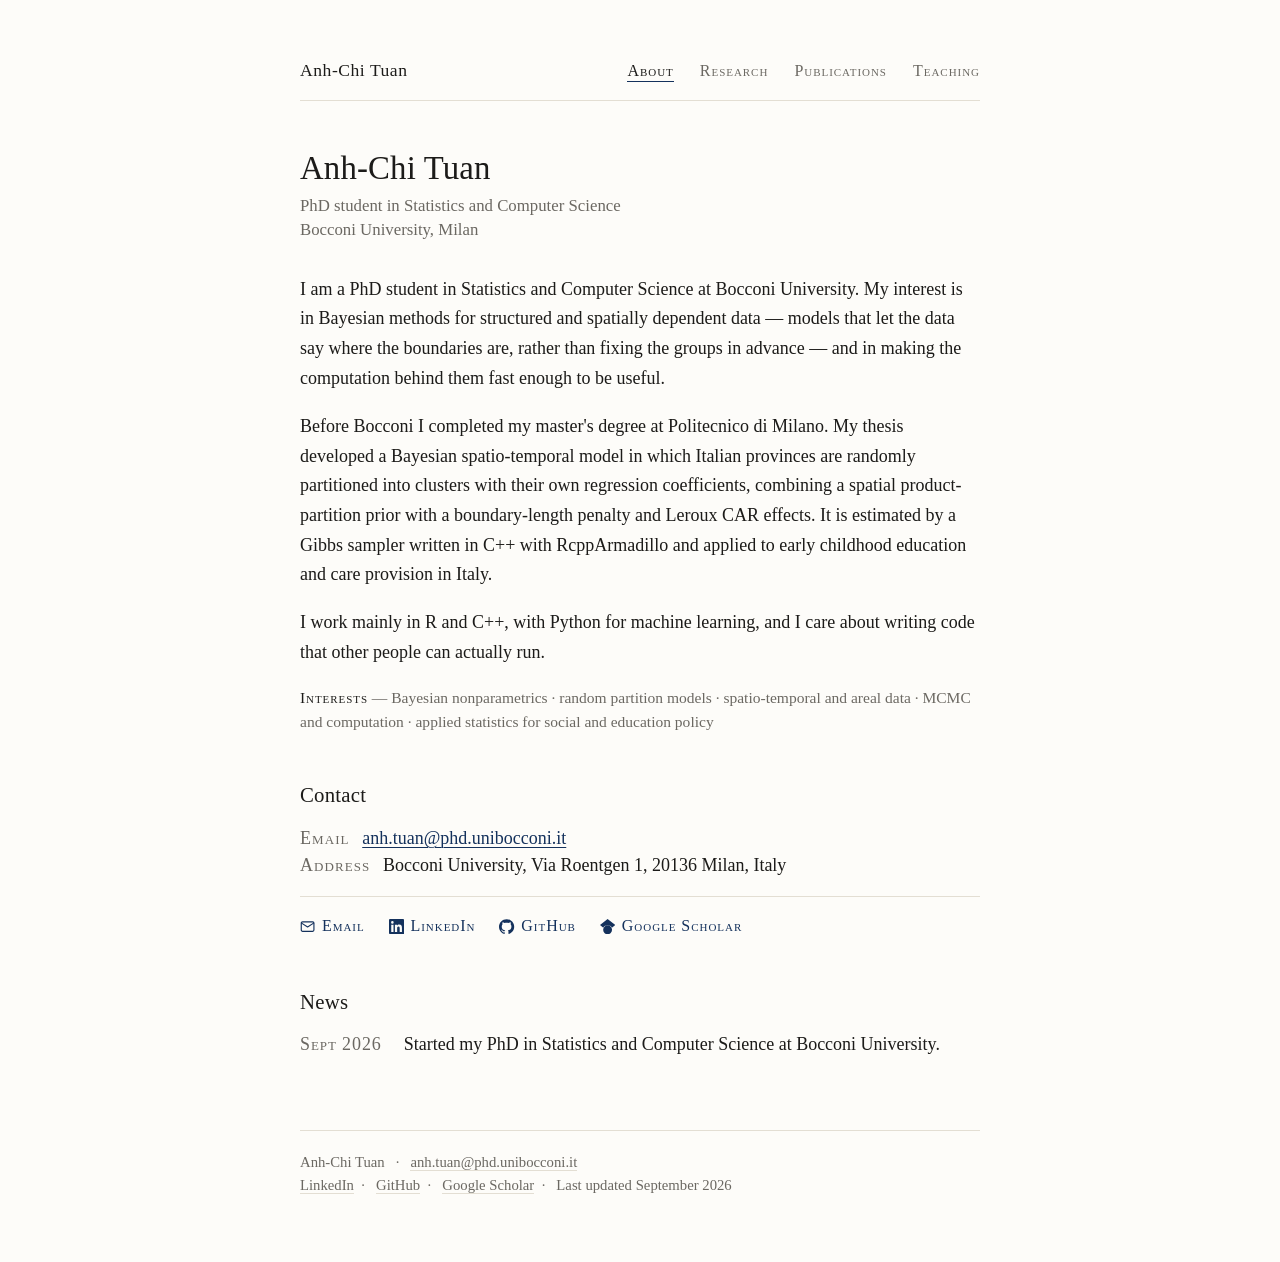
==== index.html @ eb0a811c "- Created" ====
<!DOCTYPE html>
<html lang="en">
<head>
<meta charset="utf-8">
<meta name="viewport" content="width=device-width, initial-scale=1">
<title>Anh-Chi Tuan</title>
<meta name="description" content="Anh-Chi Tuan — PhD student in Statistics and Computer Science at Bocconi University, Milan. Bayesian methods for structured and spatially dependent data.">
<meta name="author" content="Anh-Chi Tuan">
<link rel="stylesheet" href="assets/style.css">
</head>
<body>

<header class="site-header">
  <a class="site-name" href="index.html">Anh-Chi Tuan</a>
  <nav class="site-nav">
    <a href="index.html" aria-current="page">About</a>
    <a href="research.html">Research</a>
    <a href="publications.html">Publications</a>
    <a href="teaching.html">Teaching</a>
    <!-- CV: uncomment this line once files/cv.pdf exists in the repo.
    <a href="files/cv.pdf">CV</a>
    -->
  </nav>
</header>

<main>

  <!-- PHOTO — add later.
       1. Save a square-ish portrait as assets/photo.jpg (about 600x600 px is plenty).
       2. Delete this comment wrapper so the <img> below goes live.
  <img class="portrait" src="assets/photo.jpg" alt="Anh-Chi Tuan" width="600" height="600">
  -->

  <h1>Anh-Chi Tuan</h1>
  <p class="subtitle">
    PhD student in Statistics and Computer Science<br>
    Bocconi University, Milan
  </p>

  <p>
    I am a PhD student in Statistics and Computer Science at Bocconi University. My
    interest is in Bayesian methods for structured and spatially dependent data — models
    that let the data say where the boundaries are, rather than fixing the groups in
    advance — and in making the computation behind them fast enough to be useful.
  </p>

  <p>
    Before Bocconi I completed my master's degree at Politecnico di Milano.<!-- TODO: add the programme name, e.g. "an MSc in Mathematical Engineering". -->
    My thesis developed a Bayesian spatio-temporal model in which Italian provinces are
    randomly partitioned into clusters with their own regression coefficients, combining a
    spatial product-partition prior with a boundary-length penalty and Leroux CAR effects.
    It is estimated by a Gibbs sampler written in C++ with RcppArmadillo and applied to
    early childhood education and care provision in Italy.
  </p>

  <p>
    I work mainly in R and C++, with Python for machine learning, and I care about writing
    code that other people can actually run.
  </p>

  <p class="interests">
    <strong>Interests</strong> — Bayesian nonparametrics · random partition models ·
    spatio-temporal and areal data · MCMC and computation · applied statistics for social
    and education policy
  </p>

  <h2>Contact</h2>

  <p class="contact-lines">
    <span><span class="label">Email</span> <a href="mailto:anh.tuan@phd.unibocconi.it">anh.tuan@phd.unibocconi.it</a></span>
    <span><span class="label">Address</span> Bocconi University, Via Roentgen 1, 20136 Milan, Italy</span>
  </p>

  <p class="profile-links">
    <a href="mailto:anh.tuan@phd.unibocconi.it">
      <svg viewBox="0 0 24 24" fill="none" stroke="currentColor" stroke-width="1.8" stroke-linecap="round" stroke-linejoin="round" aria-hidden="true"><rect x="2" y="4.5" width="20" height="15" rx="2"/><path d="m2.5 6.5 9.5 6 9.5-6"/></svg>
      Email
    </a>
    <a href="https://www.linkedin.com/in/chituan01/">
      <svg viewBox="0 0 24 24" fill="currentColor" aria-hidden="true"><path d="M20.447 20.452h-3.554v-5.569c0-1.328-.027-3.037-1.852-3.037-1.853 0-2.136 1.445-2.136 2.939v5.667H9.351V9h3.414v1.561h.046c.477-.9 1.637-1.85 3.37-1.85 3.601 0 4.267 2.37 4.267 5.455v6.286zM5.337 7.433a2.062 2.062 0 0 1-2.063-2.065 2.064 2.064 0 1 1 2.063 2.065zm1.782 13.019H3.555V9h3.564v11.452zM22.225 0H1.771C.792 0 0 .774 0 1.729v20.542C0 23.227.792 24 1.771 24h20.451C23.2 24 24 23.227 24 22.271V1.729C24 .774 23.2 0 22.222 0h.003z"/></svg>
      LinkedIn
    </a>
    <a href="https://github.com/chituan01">
      <svg viewBox="0 0 24 24" fill="currentColor" aria-hidden="true"><path d="M12 .297c-6.63 0-12 5.373-12 12 0 5.303 3.438 9.8 8.205 11.385.6.113.82-.258.82-.577 0-.285-.01-1.04-.015-2.04-3.338.724-4.042-1.61-4.042-1.61C4.422 18.07 3.633 17.7 3.633 17.7c-1.087-.744.084-.729.084-.729 1.205.084 1.838 1.236 1.838 1.236 1.07 1.835 2.809 1.305 3.495.998.108-.776.417-1.305.76-1.605-2.665-.3-5.466-1.332-5.466-5.93 0-1.31.465-2.38 1.235-3.22-.135-.303-.54-1.523.105-3.176 0 0 1.005-.322 3.3 1.23.96-.267 1.98-.399 3-.405 1.02.006 2.04.138 3 .405 2.28-1.552 3.285-1.23 3.285-1.23.645 1.653.24 2.873.12 3.176.765.84 1.23 1.91 1.23 3.22 0 4.61-2.805 5.625-5.475 5.92.42.36.81 1.096.81 2.22 0 1.606-.015 2.896-.015 3.286 0 .315.21.69.825.57C20.565 22.092 24 17.592 24 12.297c0-6.627-5.373-12-12-12"/></svg>
      GitHub
    </a>
    <a href="https://scholar.google.com/citations?user=8Gv-wrAAAAAJ&amp;hl=en">
      <svg viewBox="0 0 24 24" fill="currentColor" aria-hidden="true"><path d="M5.242 13.769 0 9.5 12 0l12 9.5-5.242 4.269C17.548 11.249 14.978 9.5 12 9.5c-2.977 0-5.548 1.748-6.758 4.269zM12 10a7 7 0 1 0 0 14 7 7 0 0 0 0-14z"/></svg>
      Google Scholar
    </a>
    <!-- CV: uncomment once files/cv.pdf exists.
    <a href="files/cv.pdf">
      <svg viewBox="0 0 24 24" fill="none" stroke="currentColor" stroke-width="1.8" stroke-linecap="round" stroke-linejoin="round" aria-hidden="true"><path d="M14 2.5H6.5a1.5 1.5 0 0 0-1.5 1.5v16a1.5 1.5 0 0 0 1.5 1.5h11a1.5 1.5 0 0 0 1.5-1.5V7.5z"/><path d="M14 2.5v5h5"/></svg>
      CV
    </a>
    -->
  </p>

  <h2>News</h2>

  <ul class="news">
    <li><span class="date">Sept 2026</span> Started my PhD in Statistics and Computer Science at Bocconi University.</li>
    <!-- Add newest first. Delete this whole section if it starts to look thin. -->
  </ul>

</main>

<footer class="site-footer">
  Anh-Chi Tuan <span class="sep">·</span>
  <a href="mailto:anh.tuan@phd.unibocconi.it">anh.tuan@phd.unibocconi.it</a><br>
  <a href="https://www.linkedin.com/in/chituan01/">LinkedIn</a><span class="sep">·</span>
  <a href="https://github.com/chituan01">GitHub</a><span class="sep">·</span>
  <a href="https://scholar.google.com/citations?user=8Gv-wrAAAAAJ&amp;hl=en">Google Scholar</a><span class="sep">·</span>
  Last updated September 2026
</footer>

</body>
</html>
---- assets/style.css ----
/* ------------------------------------------------------------------
   chituan.github.io — one stylesheet for the whole site.
   Classic academic: serif, single column, warm paper, navy accent.
   No JavaScript, no web fonts, no external requests.
------------------------------------------------------------------ */

:root {
  --bg:     #fdfcf9;
  --text:   #1c1b19;
  --muted:  #6b6862;
  --accent: #14315c;
  --rule:   #e3ded3;
  --serif:  "Iowan Old Style", "Charter", "Palatino Linotype", Palatino,
            "Book Antiqua", Georgia, serif;
}

@media (prefers-color-scheme: dark) {
  :root {
    --bg:     #17161b;
    --text:   #e9e6e0;
    --muted:  #9c968d;
    --accent: #93b3de;
    --rule:   #2d2b33;
  }
}

*, *::before, *::after { box-sizing: border-box; }

html { -webkit-text-size-adjust: 100%; }

body {
  margin: 0 auto;
  max-width: 46rem;              /* ~720px */
  padding: 3.5rem 1.75rem 4rem;
  background: var(--bg);
  color: var(--text);
  font-family: var(--serif);
  font-size: 18px;
  line-height: 1.65;
  font-kerning: normal;
  text-rendering: optimizeLegibility;
}

/* ---------- links ---------- */

a {
  color: var(--accent);
  text-decoration: underline;
  text-decoration-thickness: 0.06em;
  text-underline-offset: 0.16em;
}
a:hover { text-decoration-thickness: 0.11em; }

/* ---------- header + nav ---------- */

.site-header {
  display: flex;
  flex-wrap: wrap;
  align-items: baseline;
  justify-content: space-between;
  gap: 0.5rem 1.5rem;
  padding-bottom: 0.9rem;
  border-bottom: 1px solid var(--rule);
  margin-bottom: 3rem;
}

.site-name {
  font-size: 1.1rem;
  letter-spacing: 0.03em;
  color: var(--text);
  text-decoration: none;
}
.site-name:hover { color: var(--accent); }

.site-nav a {
  margin-left: 1.35rem;
  font-variant: small-caps;
  letter-spacing: 0.06em;
  font-size: 1rem;
  color: var(--muted);
  text-decoration: none;
  padding-bottom: 0.15rem;
  border-bottom: 1px solid transparent;
}
.site-nav a:first-child { margin-left: 0; }
.site-nav a:hover { color: var(--text); }
.site-nav a[aria-current="page"] {
  color: var(--text);
  border-bottom-color: var(--accent);
}

/* ---------- headings ---------- */

h1 {
  font-size: 2.05rem;
  font-weight: normal;
  line-height: 1.2;
  letter-spacing: 0.005em;
  margin: 0 0 0.35rem;
}

.subtitle {
  color: var(--muted);
  font-size: 1.05rem;
  line-height: 1.45;
  margin: 0 0 2rem;
}

h2 {
  font-size: 1.3rem;
  font-weight: normal;
  letter-spacing: 0.01em;
  margin: 2.75rem 0 0.75rem;
}

h3 {
  font-size: 1.08rem;
  font-weight: normal;
  font-style: italic;
  color: var(--text);
  margin: 1.9rem 0 0.5rem;
}

p { margin: 0 0 1.15rem; }

hr {
  border: 0;
  border-top: 1px solid var(--rule);
  margin: 2.75rem 0;
}

/* ---------- portrait ---------- */

.portrait {
  float: right;
  width: 168px;
  height: auto;
  margin: 0.35rem 0 1.25rem 1.9rem;
  border-radius: 2px;
  filter: saturate(0.92);
}

/* ---------- interests line ---------- */

.interests {
  color: var(--muted);
  font-size: 0.97rem;
  line-height: 1.55;
}
.interests strong {
  font-weight: normal;
  font-variant: small-caps;
  letter-spacing: 0.06em;
  color: var(--text);
}

/* ---------- contact block ---------- */

.contact-lines {
  margin: 0 0 1.1rem;
  color: var(--text);
}
.contact-lines span {
  display: block;
  line-height: 1.5;
}
.contact-lines .label {
  display: inline;
  font-variant: small-caps;
  letter-spacing: 0.06em;
  color: var(--muted);
  margin-right: 0.45em;
}

.profile-links {
  display: flex;
  flex-wrap: wrap;
  gap: 0.35rem 1.5rem;
  padding-top: 1rem;
  border-top: 1px solid var(--rule);
}
.profile-links a {
  display: inline-flex;
  align-items: center;
  gap: 0.42em;
  font-variant: small-caps;
  letter-spacing: 0.06em;
  font-size: 1rem;
  color: var(--accent);
  text-decoration: none;
  border-bottom: 1px solid transparent;
}
.profile-links a:hover { border-bottom-color: var(--accent); }
.profile-links svg {
  width: 0.95em;
  height: 0.95em;
  flex: none;
  vertical-align: middle;
}

/* ---------- news ---------- */

.news { list-style: none; margin: 0; padding: 0; }
.news li {
  margin-bottom: 0.55rem;
  padding-left: 6.2rem;
  text-indent: -6.2rem;
  line-height: 1.5;
}
.news .date {
  display: inline-block;
  width: 6.2rem;
  text-indent: 0;
  font-variant: small-caps;
  letter-spacing: 0.05em;
  color: var(--muted);
}

/* ---------- entries: papers, theses, projects, courses ---------- */

.entry { margin: 0 0 1.9rem; }
.entry .title { display: block; }
.entry .meta {
  display: block;
  color: var(--muted);
  font-size: 0.97rem;
  line-height: 1.5;
}
.entry p { margin: 0.4rem 0 0.5rem; }

.tags { font-variant: small-caps; letter-spacing: 0.06em; font-size: 0.95rem; }
.tags a { text-decoration: none; border-bottom: 1px solid var(--rule); }
.tags a:hover { border-bottom-color: var(--accent); }
.tags .sep { color: var(--muted); margin: 0 0.45em; }

code {
  font-family: "SFMono-Regular", Menlo, Consolas, monospace;
  font-size: 0.86em;
  background: color-mix(in srgb, var(--rule) 45%, transparent);
  padding: 0.08em 0.3em;
  border-radius: 2px;
}

/* ---------- footer ---------- */

.site-footer {
  margin-top: 4.5rem;
  padding-top: 1.25rem;
  border-top: 1px solid var(--rule);
  font-size: 0.92rem;
  line-height: 1.6;
  color: var(--muted);
}
.site-footer a { color: var(--muted); text-decoration: none; border-bottom: 1px solid var(--rule); }
.site-footer a:hover { color: var(--accent); border-bottom-color: var(--accent); }
.site-footer .sep { margin: 0 0.5em; }

/* ---------- narrow screens ---------- */

@media (max-width: 640px) {
  body { padding: 2.5rem 1.15rem 3rem; font-size: 17px; }

  .site-header { display: block; }
  .site-name { display: block; margin-bottom: 0.55rem; }
  .site-nav a { margin: 0 1.15rem 0 0; }

  h1 { font-size: 1.75rem; }

  .portrait {
    float: none;
    display: block;
    margin: 0 0 1.5rem;
    width: 150px;
  }

  .news li { padding-left: 0; text-indent: 0; }
  .news .date { display: block; width: auto; }
}

/* ---------- print ---------- */

@media print {
  body { max-width: none; color: #000; background: #fff; }
  .site-nav, .profile-links { display: none; }
  a { color: #000; }
}
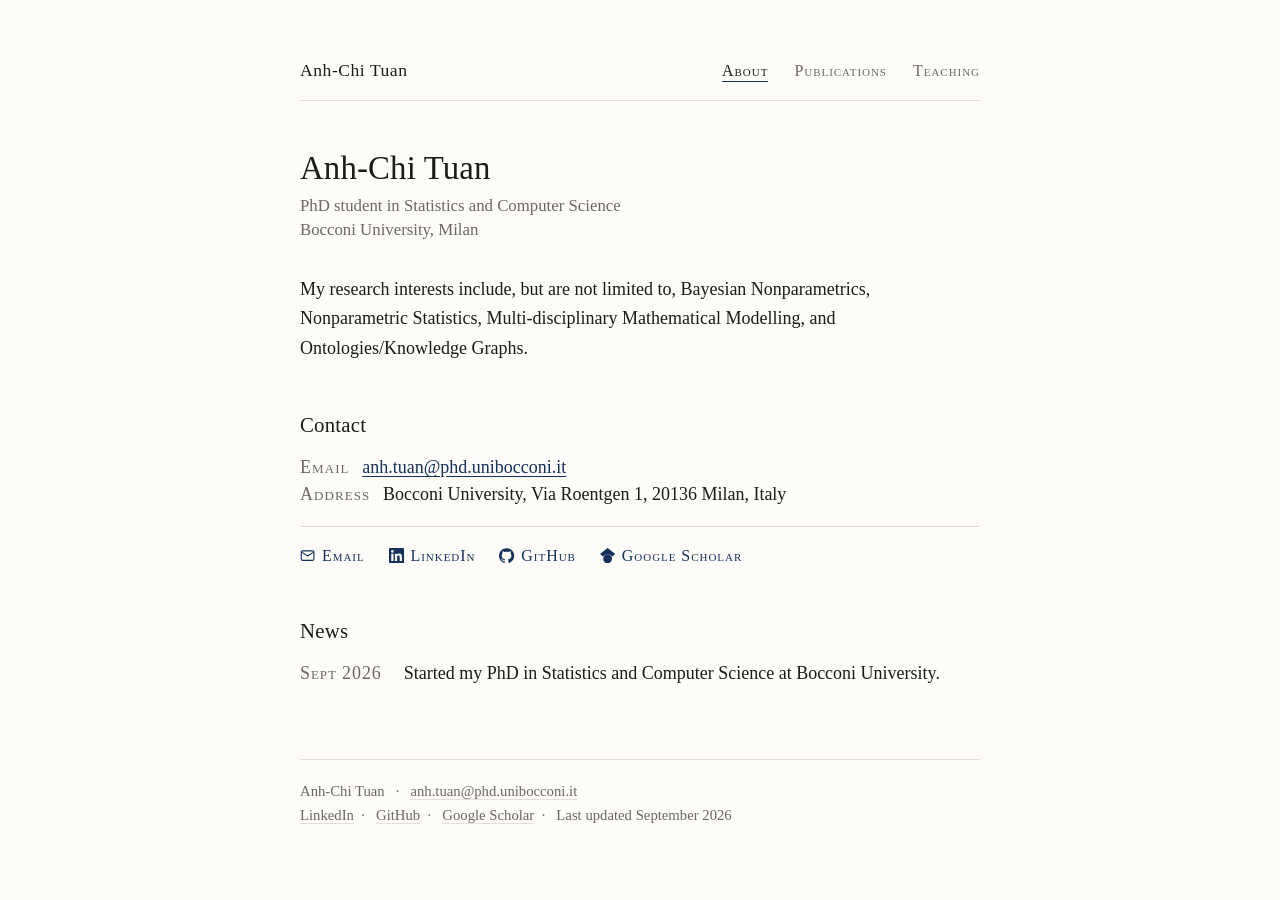
==== commit df557968: "update personal webpage" ====
--- a/index.html
+++ b/index.html
@@ -1,118 +1,110 @@
 <!DOCTYPE html>
 <html lang="en">
+
 <head>
-<meta charset="utf-8">
-<meta name="viewport" content="width=device-width, initial-scale=1">
-<title>Anh-Chi Tuan</title>
-<meta name="description" content="Anh-Chi Tuan — PhD student in Statistics and Computer Science at Bocconi University, Milan. Bayesian methods for structured and spatially dependent data.">
-<meta name="author" content="Anh-Chi Tuan">
-<link rel="stylesheet" href="assets/style.css">
+  <meta charset="utf-8">
+  <meta name="viewport" content="width=device-width, initial-scale=1">
+  <title>Anh-Chi Tuan</title>
+  <meta name="description"
+    content="Anh-Chi Tuan — PhD student in Statistics and Computer Science at Bocconi University, Milan. Bayesian methods for structured and spatially dependent data.">
+  <meta name="author" content="Anh-Chi Tuan">
+  <link rel="stylesheet" href="assets/style.css">
 </head>
+
 <body>
 
-<header class="site-header">
-  <a class="site-name" href="index.html">Anh-Chi Tuan</a>
-  <nav class="site-nav">
-    <a href="index.html" aria-current="page">About</a>
-    <a href="research.html">Research</a>
-    <a href="publications.html">Publications</a>
-    <a href="teaching.html">Teaching</a>
-    <!-- CV: uncomment this line once files/cv.pdf exists in the repo.
+  <header class="site-header">
+    <a class="site-name" href="index.html">Anh-Chi Tuan</a>
+    <nav class="site-nav">
+      <a href="index.html" aria-current="page">About</a>
+      <a href="publications.html">Publications</a>
+      <a href="teaching.html">Teaching</a>
+      <!-- CV: uncomment this line once files/cv.pdf exists in the repo.
     <a href="files/cv.pdf">CV</a>
     -->
-  </nav>
-</header>
+    </nav>
+  </header>
 
-<main>
+  <main>
 
-  <!-- PHOTO — add later.
+    <!-- PHOTO — add later.
        1. Save a square-ish portrait as assets/photo.jpg (about 600x600 px is plenty).
        2. Delete this comment wrapper so the <img> below goes live.
   <img class="portrait" src="assets/photo.jpg" alt="Anh-Chi Tuan" width="600" height="600">
   -->
 
-  <h1>Anh-Chi Tuan</h1>
-  <p class="subtitle">
-    PhD student in Statistics and Computer Science<br>
-    Bocconi University, Milan
-  </p>
+    <h1>Anh-Chi Tuan</h1>
+    <p class="subtitle">
+      PhD student in Statistics and Computer Science<br>
+      Bocconi University, Milan
+    </p>
 
-  <p>
-    I am a PhD student in Statistics and Computer Science at Bocconi University. My
-    interest is in Bayesian methods for structured and spatially dependent data — models
-    that let the data say where the boundaries are, rather than fixing the groups in
-    advance — and in making the computation behind them fast enough to be useful.
-  </p>
+    <p>
+      My research interests include, but are not limited to, Bayesian Nonparametrics, Nonparametric Statistics,
+      Multi-disciplinary Mathematical Modelling, and Ontologies/Knowledge Graphs.
+    </p>
 
-  <p>
-    Before Bocconi I completed my master's degree at Politecnico di Milano.<!-- TODO: add the programme name, e.g. "an MSc in Mathematical Engineering". -->
-    My thesis developed a Bayesian spatio-temporal model in which Italian provinces are
-    randomly partitioned into clusters with their own regression coefficients, combining a
-    spatial product-partition prior with a boundary-length penalty and Leroux CAR effects.
-    It is estimated by a Gibbs sampler written in C++ with RcppArmadillo and applied to
-    early childhood education and care provision in Italy.
-  </p>
 
-  <p>
-    I work mainly in R and C++, with Python for machine learning, and I care about writing
-    code that other people can actually run.
-  </p>
+    <h2>Contact</h2>
 
-  <p class="interests">
-    <strong>Interests</strong> — Bayesian nonparametrics · random partition models ·
-    spatio-temporal and areal data · MCMC and computation · applied statistics for social
-    and education policy
-  </p>
+    <p class="contact-lines">
+      <span><span class="label">Email</span> <a
+          href="mailto:anh.tuan@phd.unibocconi.it">anh.tuan@phd.unibocconi.it</a></span>
+      <span><span class="label">Address</span> Bocconi University, Via Roentgen 1, 20136 Milan, Italy</span>
+    </p>
 
-  <h2>Contact</h2>
+    <p class="profile-links">
+      <a href="mailto:anh.tuan@phd.unibocconi.it">
+        <svg viewBox="0 0 24 24" fill="none" stroke="currentColor" stroke-width="1.8" stroke-linecap="round"
+          stroke-linejoin="round" aria-hidden="true">
+          <rect x="2" y="4.5" width="20" height="15" rx="2" />
+          <path d="m2.5 6.5 9.5 6 9.5-6" />
+        </svg>
+        Email
+      </a>
+      <a href="https://www.linkedin.com/in/chituan01/">
+        <svg viewBox="0 0 24 24" fill="currentColor" aria-hidden="true">
+          <path
+            d="M20.447 20.452h-3.554v-5.569c0-1.328-.027-3.037-1.852-3.037-1.853 0-2.136 1.445-2.136 2.939v5.667H9.351V9h3.414v1.561h.046c.477-.9 1.637-1.85 3.37-1.85 3.601 0 4.267 2.37 4.267 5.455v6.286zM5.337 7.433a2.062 2.062 0 0 1-2.063-2.065 2.064 2.064 0 1 1 2.063 2.065zm1.782 13.019H3.555V9h3.564v11.452zM22.225 0H1.771C.792 0 0 .774 0 1.729v20.542C0 23.227.792 24 1.771 24h20.451C23.2 24 24 23.227 24 22.271V1.729C24 .774 23.2 0 22.222 0h.003z" />
+        </svg>
+        LinkedIn
+      </a>
+      <a href="https://github.com/chituan01">
+        <svg viewBox="0 0 24 24" fill="currentColor" aria-hidden="true">
+          <path
+            d="M12 .297c-6.63 0-12 5.373-12 12 0 5.303 3.438 9.8 8.205 11.385.6.113.82-.258.82-.577 0-.285-.01-1.04-.015-2.04-3.338.724-4.042-1.61-4.042-1.61C4.422 18.07 3.633 17.7 3.633 17.7c-1.087-.744.084-.729.084-.729 1.205.084 1.838 1.236 1.838 1.236 1.07 1.835 2.809 1.305 3.495.998.108-.776.417-1.305.76-1.605-2.665-.3-5.466-1.332-5.466-5.93 0-1.31.465-2.38 1.235-3.22-.135-.303-.54-1.523.105-3.176 0 0 1.005-.322 3.3 1.23.96-.267 1.98-.399 3-.405 1.02.006 2.04.138 3 .405 2.28-1.552 3.285-1.23 3.285-1.23.645 1.653.24 2.873.12 3.176.765.84 1.23 1.91 1.23 3.22 0 4.61-2.805 5.625-5.475 5.92.42.36.81 1.096.81 2.22 0 1.606-.015 2.896-.015 3.286 0 .315.21.69.825.57C20.565 22.092 24 17.592 24 12.297c0-6.627-5.373-12-12-12" />
+        </svg>
+        GitHub
+      </a>
+      <a href="https://scholar.google.com/citations?user=8Gv-wrAAAAAJ&amp;hl=en">
+        <svg viewBox="0 0 24 24" fill="currentColor" aria-hidden="true">
+          <path
+            d="M5.242 13.769 0 9.5 12 0l12 9.5-5.242 4.269C17.548 11.249 14.978 9.5 12 9.5c-2.977 0-5.548 1.748-6.758 4.269zM12 10a7 7 0 1 0 0 14 7 7 0 0 0 0-14z" />
+        </svg>
+        Google Scholar
+      </a>
+    </p>
 
-  <p class="contact-lines">
-    <span><span class="label">Email</span> <a href="mailto:anh.tuan@phd.unibocconi.it">anh.tuan@phd.unibocconi.it</a></span>
-    <span><span class="label">Address</span> Bocconi University, Via Roentgen 1, 20136 Milan, Italy</span>
-  </p>
+    <h2>News</h2>
 
-  <p class="profile-links">
-    <a href="mailto:anh.tuan@phd.unibocconi.it">
-      <svg viewBox="0 0 24 24" fill="none" stroke="currentColor" stroke-width="1.8" stroke-linecap="round" stroke-linejoin="round" aria-hidden="true"><rect x="2" y="4.5" width="20" height="15" rx="2"/><path d="m2.5 6.5 9.5 6 9.5-6"/></svg>
-      Email
-    </a>
-    <a href="https://www.linkedin.com/in/chituan01/">
-      <svg viewBox="0 0 24 24" fill="currentColor" aria-hidden="true"><path d="M20.447 20.452h-3.554v-5.569c0-1.328-.027-3.037-1.852-3.037-1.853 0-2.136 1.445-2.136 2.939v5.667H9.351V9h3.414v1.561h.046c.477-.9 1.637-1.85 3.37-1.85 3.601 0 4.267 2.37 4.267 5.455v6.286zM5.337 7.433a2.062 2.062 0 0 1-2.063-2.065 2.064 2.064 0 1 1 2.063 2.065zm1.782 13.019H3.555V9h3.564v11.452zM22.225 0H1.771C.792 0 0 .774 0 1.729v20.542C0 23.227.792 24 1.771 24h20.451C23.2 24 24 23.227 24 22.271V1.729C24 .774 23.2 0 22.222 0h.003z"/></svg>
-      LinkedIn
-    </a>
-    <a href="https://github.com/chituan01">
-      <svg viewBox="0 0 24 24" fill="currentColor" aria-hidden="true"><path d="M12 .297c-6.63 0-12 5.373-12 12 0 5.303 3.438 9.8 8.205 11.385.6.113.82-.258.82-.577 0-.285-.01-1.04-.015-2.04-3.338.724-4.042-1.61-4.042-1.61C4.422 18.07 3.633 17.7 3.633 17.7c-1.087-.744.084-.729.084-.729 1.205.084 1.838 1.236 1.838 1.236 1.07 1.835 2.809 1.305 3.495.998.108-.776.417-1.305.76-1.605-2.665-.3-5.466-1.332-5.466-5.93 0-1.31.465-2.38 1.235-3.22-.135-.303-.54-1.523.105-3.176 0 0 1.005-.322 3.3 1.23.96-.267 1.98-.399 3-.405 1.02.006 2.04.138 3 .405 2.28-1.552 3.285-1.23 3.285-1.23.645 1.653.24 2.873.12 3.176.765.84 1.23 1.91 1.23 3.22 0 4.61-2.805 5.625-5.475 5.92.42.36.81 1.096.81 2.22 0 1.606-.015 2.896-.015 3.286 0 .315.21.69.825.57C20.565 22.092 24 17.592 24 12.297c0-6.627-5.373-12-12-12"/></svg>
-      GitHub
-    </a>
-    <a href="https://scholar.google.com/citations?user=8Gv-wrAAAAAJ&amp;hl=en">
-      <svg viewBox="0 0 24 24" fill="currentColor" aria-hidden="true"><path d="M5.242 13.769 0 9.5 12 0l12 9.5-5.242 4.269C17.548 11.249 14.978 9.5 12 9.5c-2.977 0-5.548 1.748-6.758 4.269zM12 10a7 7 0 1 0 0 14 7 7 0 0 0 0-14z"/></svg>
-      Google Scholar
-    </a>
-    <!-- CV: uncomment once files/cv.pdf exists.
-    <a href="files/cv.pdf">
-      <svg viewBox="0 0 24 24" fill="none" stroke="currentColor" stroke-width="1.8" stroke-linecap="round" stroke-linejoin="round" aria-hidden="true"><path d="M14 2.5H6.5a1.5 1.5 0 0 0-1.5 1.5v16a1.5 1.5 0 0 0 1.5 1.5h11a1.5 1.5 0 0 0 1.5-1.5V7.5z"/><path d="M14 2.5v5h5"/></svg>
-      CV
-    </a>
-    -->
-  </p>
+    <ul class="news">
+      <li><span class="date">Sept 2026</span> Started my PhD in Statistics and Computer Science at Bocconi University.
+      </li>
+      <!-- Add newest first. Delete this whole section if it starts to look thin. -->
+    </ul>
 
-  <h2>News</h2>
+  </main>
 
-  <ul class="news">
-    <li><span class="date">Sept 2026</span> Started my PhD in Statistics and Computer Science at Bocconi University.</li>
-    <!-- Add newest first. Delete this whole section if it starts to look thin. -->
-  </ul>
-
-</main>
-
-<footer class="site-footer">
-  Anh-Chi Tuan <span class="sep">·</span>
-  <a href="mailto:anh.tuan@phd.unibocconi.it">anh.tuan@phd.unibocconi.it</a><br>
-  <a href="https://www.linkedin.com/in/chituan01/">LinkedIn</a><span class="sep">·</span>
-  <a href="https://github.com/chituan01">GitHub</a><span class="sep">·</span>
-  <a href="https://scholar.google.com/citations?user=8Gv-wrAAAAAJ&amp;hl=en">Google Scholar</a><span class="sep">·</span>
-  Last updated September 2026
-</footer>
+  <footer class="site-footer">
+    Anh-Chi Tuan <span class="sep">·</span>
+    <a href="mailto:anh.tuan@phd.unibocconi.it">anh.tuan@phd.unibocconi.it</a><br>
+    <a href="https://www.linkedin.com/in/chituan01/">LinkedIn</a><span class="sep">·</span>
+    <a href="https://github.com/chituan01">GitHub</a><span class="sep">·</span>
+    <a href="https://scholar.google.com/citations?user=8Gv-wrAAAAAJ&amp;hl=en">Google Scholar</a><span
+      class="sep">·</span>
+    Last updated September 2026
+  </footer>
 
 </body>
-</html>
+
+</html>
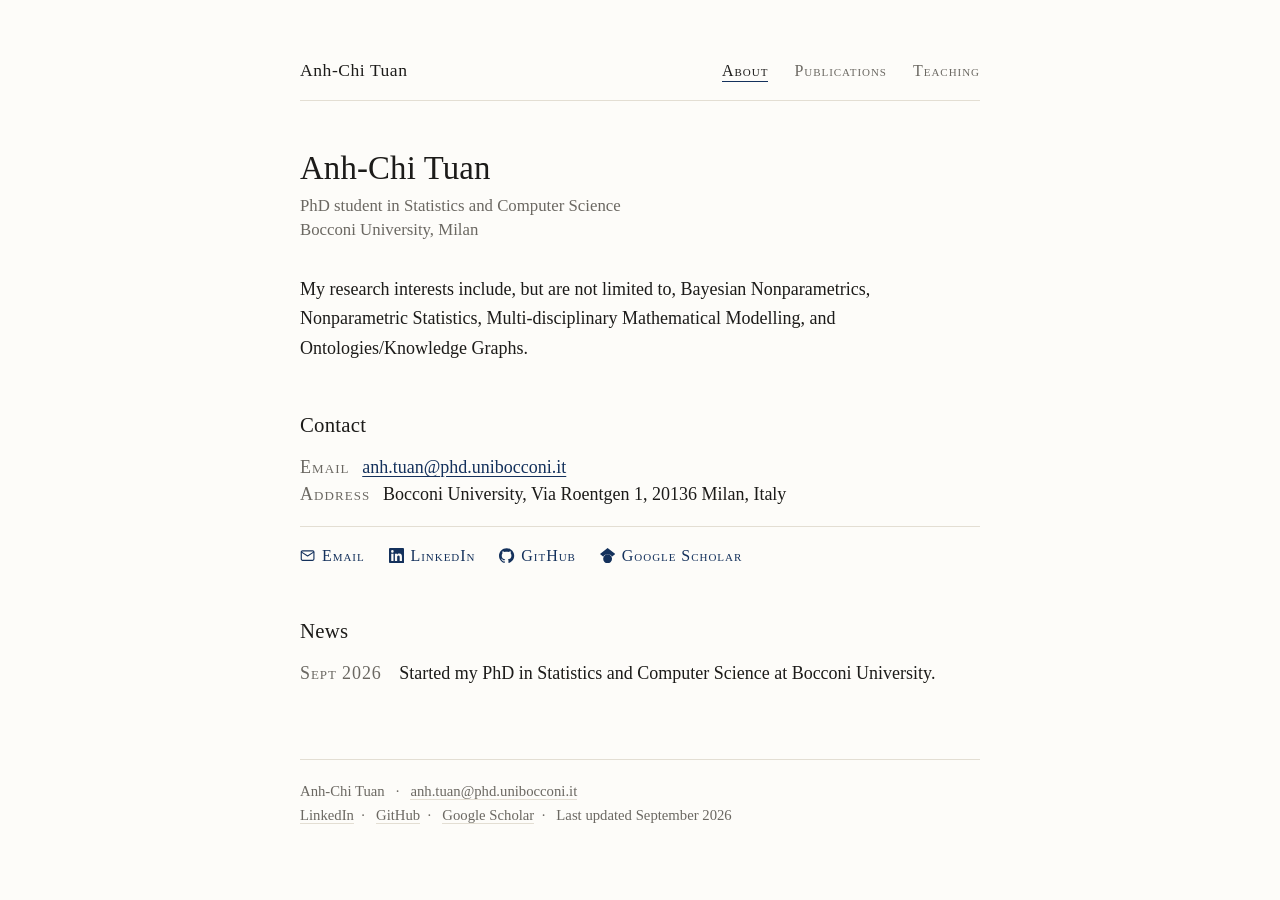
==== commit 13ec7c7e: "update personal webpage" ====
--- a/index.html
+++ b/index.html
@@ -88,9 +88,8 @@
     <h2>News</h2>
 
     <ul class="news">
-      <li><span class="date">Sept 2026</span> Started my PhD in Statistics and Computer Science at Bocconi University.
+      <li><span class="date">Sept 2026</span>Started my PhD in Statistics and Computer Science at Bocconi University.
       </li>
-      <!-- Add newest first. Delete this whole section if it starts to look thin. -->
     </ul>
 
   </main>
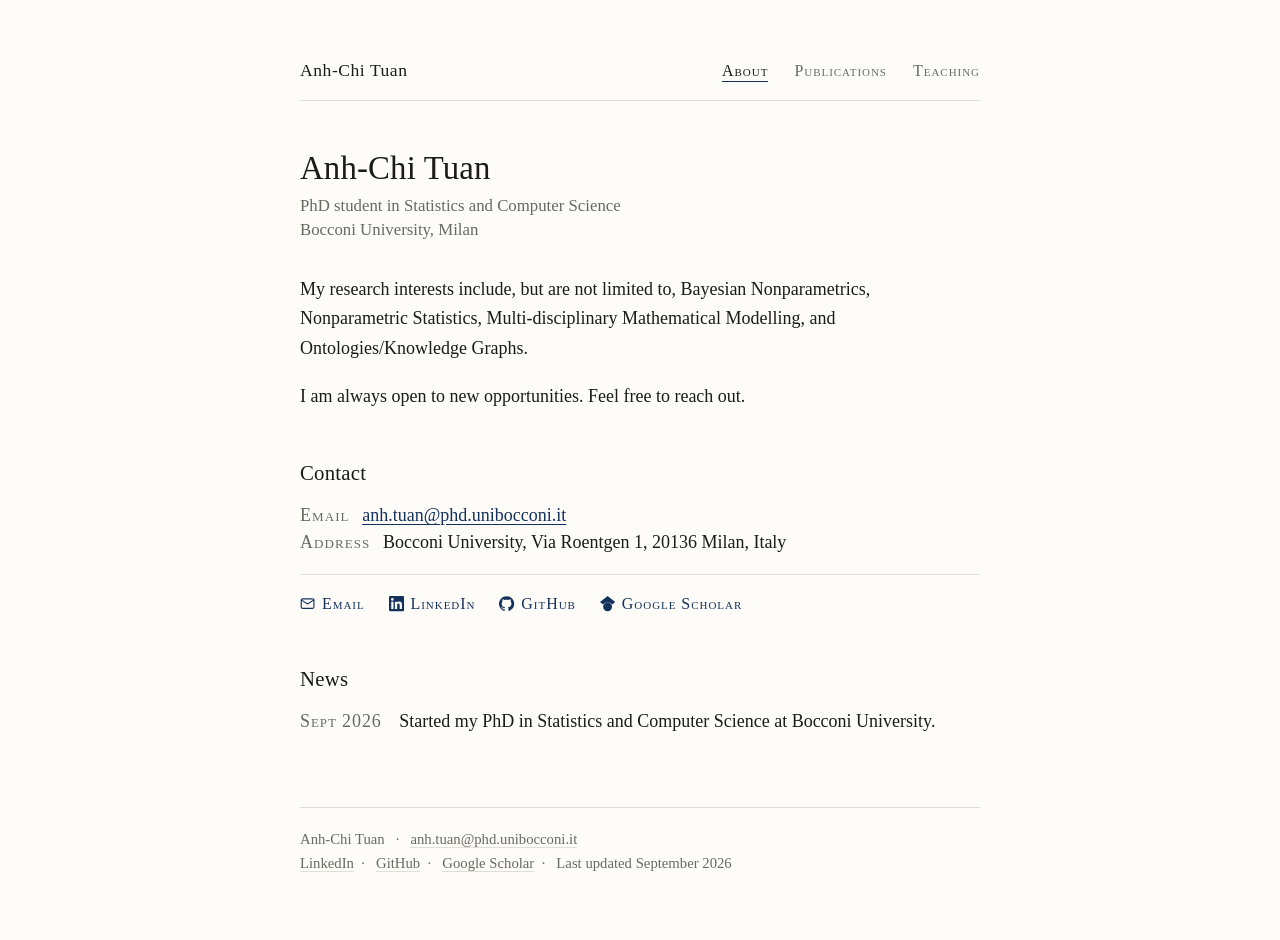
==== commit a4610856: "update personal web" ====
--- a/index.html
+++ b/index.html
@@ -42,6 +42,10 @@
     <p>
       My research interests include, but are not limited to, Bayesian Nonparametrics, Nonparametric Statistics,
       Multi-disciplinary Mathematical Modelling, and Ontologies/Knowledge Graphs.
+    </p>
+
+    <p>
+      I am always open to new opportunities. Feel free to reach out.
     </p>
 
 
